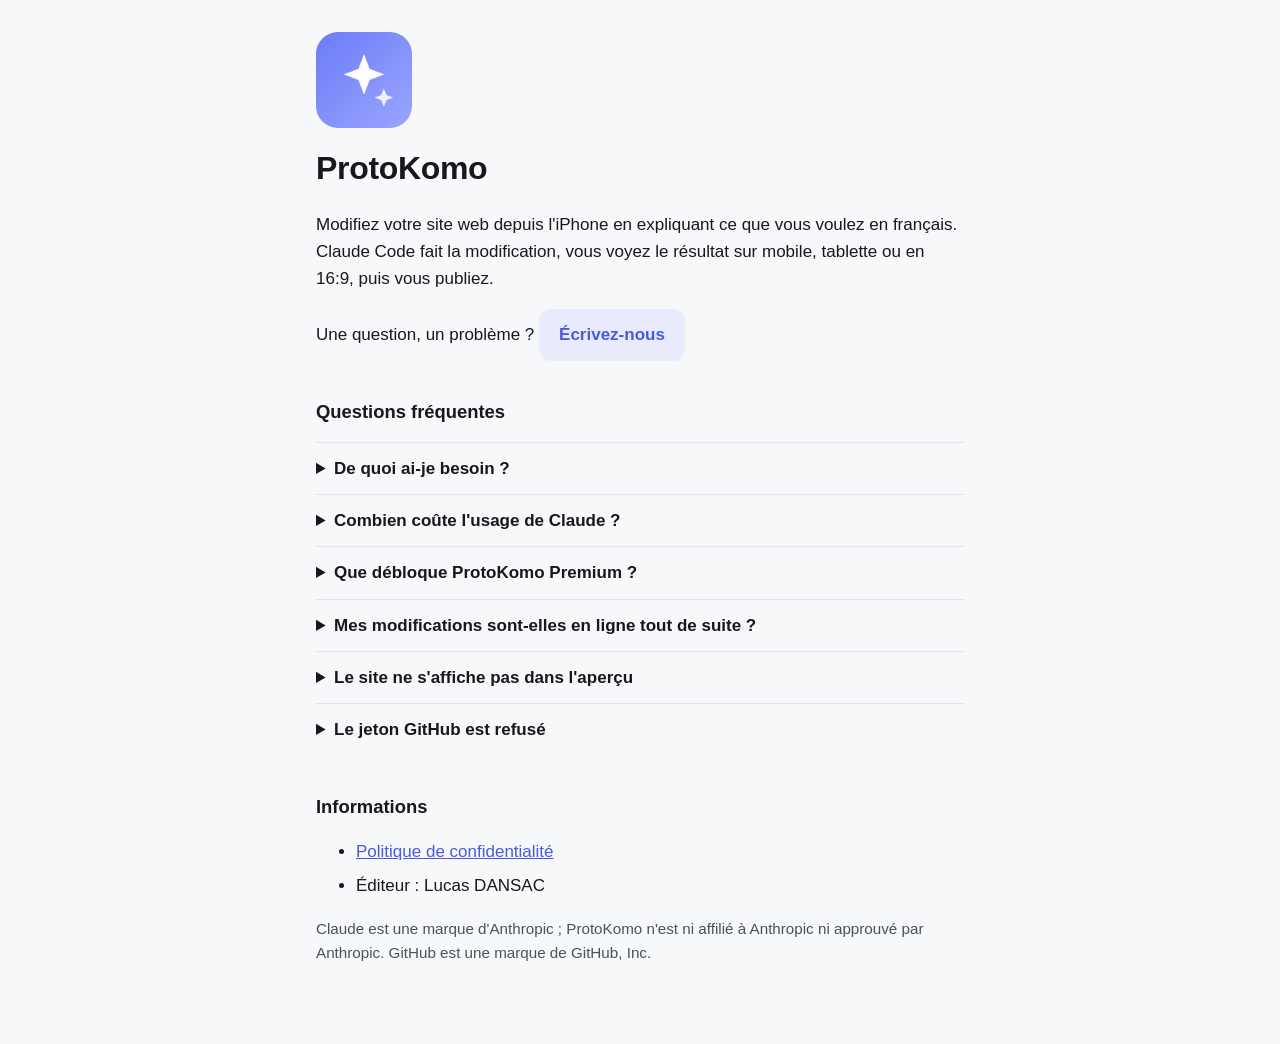
==== index.html @ 4fbe7926 "Assistance et confidentialité de ProtoKomo pour iPhone Co-Authored-By: Claude Opus 5.5 <noreply@anth" ====
<!doctype html>
<html lang="fr">
<head>
<meta charset="utf-8">
<meta name="viewport" content="width=device-width, initial-scale=1">
<title>ProtoKomo – Assistance</title>
<meta name="description" content="ProtoKomo pour iPhone : modifiez votre site web avec Claude, en français, sans ordinateur allumé.">
<link rel="stylesheet" href="style.css">
</head>
<body>
<main>
<img class="logo" src="logo.png" alt="Icône de ProtoKomo">
<h1>ProtoKomo</h1>
<p>Modifiez votre site web depuis l'iPhone en expliquant ce que vous voulez en français. Claude Code fait la modification, vous voyez le résultat sur mobile, tablette ou en 16:9, puis vous publiez.</p>
<p>Une question, un problème ? <a class="button" href="https://github.com/Komorebideuxiemedunom/protokomo-app/issues/new">Écrivez-nous</a></p>

<h2>Questions fréquentes</h2>
<details><summary>De quoi ai-je besoin ?</summary>
<p>D'un site dont le code est sur GitHub, d'un jeton d'accès GitHub, et d'une clé API Claude créée sur <a href="https://console.anthropic.com/settings/keys">console.anthropic.com</a> (avec du crédit). L'app vous guide pas à pas. La démonstration intégrée se passe de tout cela.</p></details>
<details><summary>Combien coûte l'usage de Claude ?</summary>
<p>Claude est facturé directement par Anthropic sur votre compte, au réel : le texte traité par le modèle et le temps de travail dans l'espace hébergé. L'app affiche le coût de chaque session et applique un plafond réglable (3 $ par défaut). ProtoKomo ne prend aucune commission.</p></details>
<details><summary>Que débloque ProtoKomo Premium ?</summary>
<p>Les demandes à Claude depuis l'iPhone. Un seul achat, à vie, sans abonnement. Parcourir vos sites, l'aperçu et la démonstration sont gratuits. Pour retrouver votre achat sur un nouvel iPhone : Réglages → « Restaurer un achat ».</p></details>
<details><summary>Mes modifications sont-elles en ligne tout de suite ?</summary>
<p>Non. Chaque demande est enregistrée dans un brouillon (la branche « protokomo-brouillon » de votre dépôt). Rien ne change sur votre site avant « Publier ». Une modification se défait avec « Annuler la dernière modification ».</p></details>
<details><summary>Le site ne s'affiche pas dans l'aperçu</summary>
<p>Les sites qui se construisent (Vite, Astro, Next…) sont préparés par Claude : touchez « Demander l'aperçu à Claude ». Un site qui a besoin d'un serveur (base de données, PHP) ne peut pas s'afficher en entier.</p></details>
<details><summary>Le jeton GitHub est refusé</summary>
<p>Créez un jeton « fine-grained » avec l'accès à vos sites et la permission « Contents » en lecture et écriture, puis collez-le dans Réglages → GitHub.</p></details>

<h2>Informations</h2>
<ul>
<li><a href="confidentialite.html">Politique de confidentialité</a></li>
<li>Éditeur : Lucas DANSAC</li>
</ul>
<p class="meta">Claude est une marque d'Anthropic ; ProtoKomo n'est ni affilié à Anthropic ni approuvé par Anthropic. GitHub est une marque de GitHub, Inc.</p>
</main>
</body>
</html>
---- style.css ----
:root { --bg: #f7f8fa; --fg: #16181d; --muted: #4b515c; --accent: #4a5ae0; --soft: #e9ebfc; --border: #e3e5ea; }
@media (prefers-color-scheme: dark) { :root { --bg: #0f1115; --fg: #e7e9ed; --muted: #aab0bb; --accent: #8d99ff; --soft: #1d2140; --border: #23272e; } }
* { box-sizing: border-box; }
body { margin: 0; background: var(--bg); color: var(--fg); font: 17px/1.6 -apple-system, BlinkMacSystemFont, "Segoe UI", sans-serif; }
main { max-width: 680px; margin: 0 auto; padding: 32px 16px 64px; }
h1 { font-size: 2rem; margin: 0.2em 0; letter-spacing: -0.01em; }
h2 { font-size: 1.15rem; margin-top: 2em; }
.meta, .back { color: var(--muted); font-size: 0.95rem; }
a { color: var(--accent); }
li { margin: 0.4em 0; }
.logo { width: 96px; height: 96px; border-radius: 22px; }
.button { display: inline-block; background: var(--soft); color: var(--accent); padding: 12px 20px; border-radius: 12px; text-decoration: none; font-weight: 600; }
details { border-top: 1px solid var(--border); padding: 12px 0; }
summary { cursor: pointer; font-weight: 600; }
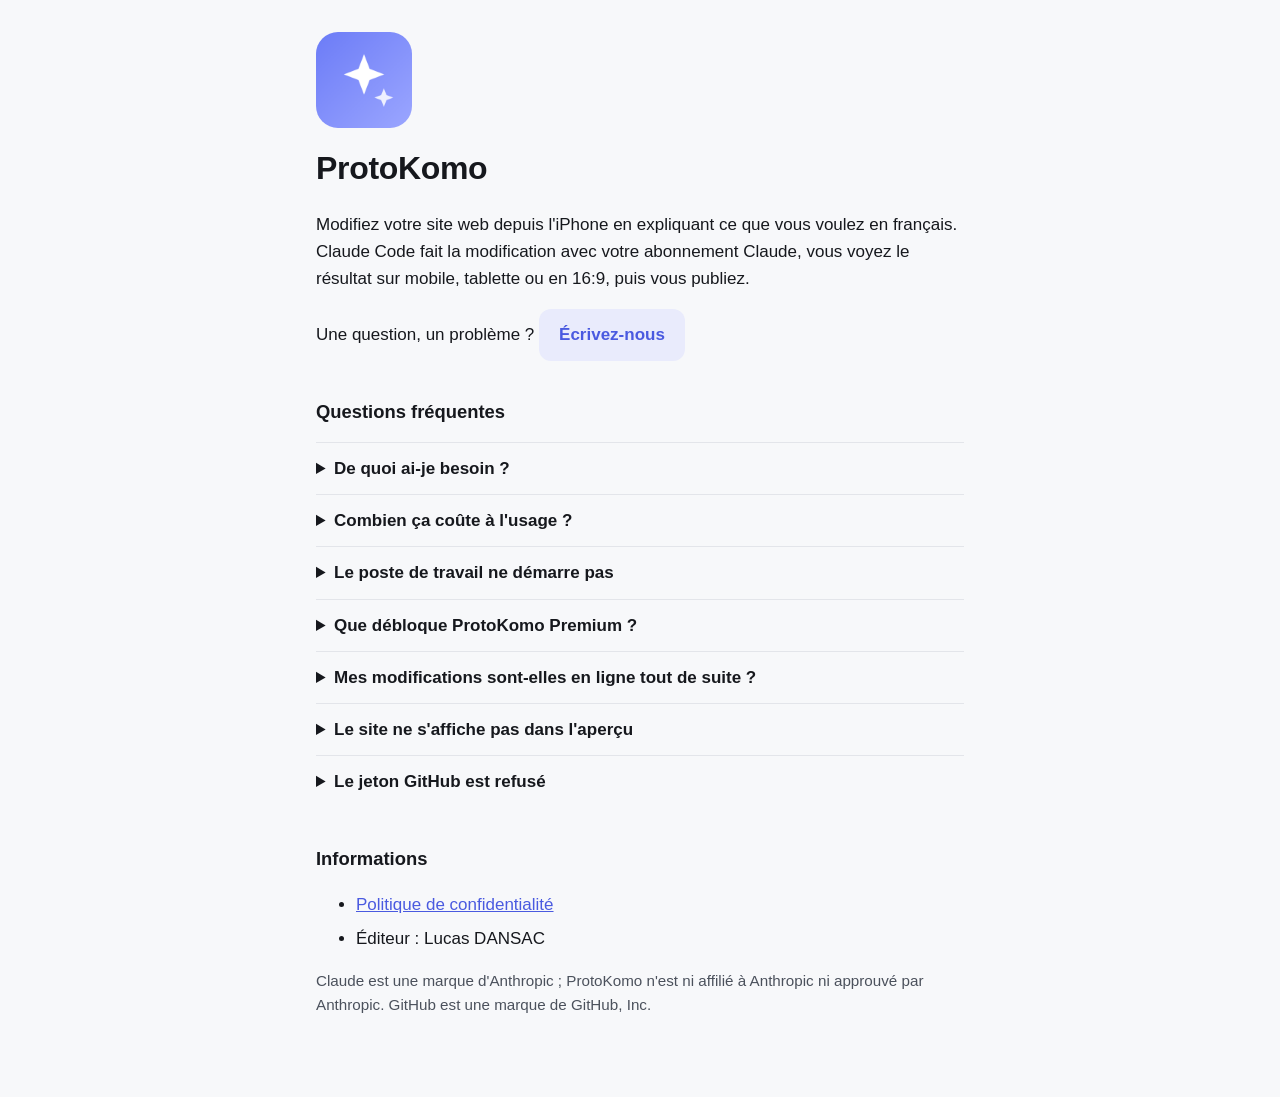
==== commit 1e575c52: "Poste de travail : abonnement Claude, plus de clé API Co-Authored-By: Claude Opus 5.5 <noreply@anthr" ====
--- a/index.html
+++ b/index.html
@@ -11,14 +11,16 @@
 <main>
 <img class="logo" src="logo.png" alt="Icône de ProtoKomo">
 <h1>ProtoKomo</h1>
-<p>Modifiez votre site web depuis l'iPhone en expliquant ce que vous voulez en français. Claude Code fait la modification, vous voyez le résultat sur mobile, tablette ou en 16:9, puis vous publiez.</p>
+<p>Modifiez votre site web depuis l'iPhone en expliquant ce que vous voulez en français. Claude Code fait la modification avec votre abonnement Claude, vous voyez le résultat sur mobile, tablette ou en 16:9, puis vous publiez.</p>
 <p>Une question, un problème ? <a class="button" href="https://github.com/Komorebideuxiemedunom/protokomo-app/issues/new">Écrivez-nous</a></p>
 
 <h2>Questions fréquentes</h2>
 <details><summary>De quoi ai-je besoin ?</summary>
-<p>D'un site dont le code est sur GitHub, d'un jeton d'accès GitHub, et d'une clé API Claude créée sur <a href="https://console.anthropic.com/settings/keys">console.anthropic.com</a> (avec du crédit). L'app vous guide pas à pas. La démonstration intégrée se passe de tout cela.</p></details>
-<details><summary>Combien coûte l'usage de Claude ?</summary>
-<p>Claude est facturé directement par Anthropic sur votre compte, au réel : le texte traité par le modèle et le temps de travail dans l'espace hébergé. L'app affiche le coût de chaque session et applique un plafond réglable (3 $ par défaut). ProtoKomo ne prend aucune commission.</p></details>
+<p>D'un abonnement Claude (Pro ou Max) et d'un site dont le code est sur GitHub. Pas de clé API. L'app vous guide : jeton GitHub, installation de votre poste de travail (un dépôt privé où Claude Code tourne pour vous), puis connexion de votre abonnement Claude, une fois par an. La démonstration intégrée se passe de tout cela.</p></details>
+<details><summary>Combien ça coûte à l'usage ?</summary>
+<p>Rien de plus : chaque demande compte dans les limites de votre abonnement Claude, et le poste utilise les minutes GitHub Actions incluses dans votre compte GitHub (2 000 par mois sur un compte gratuit). Annuler, publier et voir l'aperçu ne consomment pas votre abonnement.</p></details>
+<details><summary>Le poste de travail ne démarre pas</summary>
+<p>Si GitHub indique un problème de facturation ou de limite de dépense, vos minutes gratuites de GitHub Actions sont épuisées ou un paiement a échoué : voyez « Billing and plans » dans les réglages de votre compte GitHub.</p></details>
 <details><summary>Que débloque ProtoKomo Premium ?</summary>
 <p>Les demandes à Claude depuis l'iPhone. Un seul achat, à vie, sans abonnement. Parcourir vos sites, l'aperçu et la démonstration sont gratuits. Pour retrouver votre achat sur un nouvel iPhone : Réglages → « Restaurer un achat ».</p></details>
 <details><summary>Mes modifications sont-elles en ligne tout de suite ?</summary>
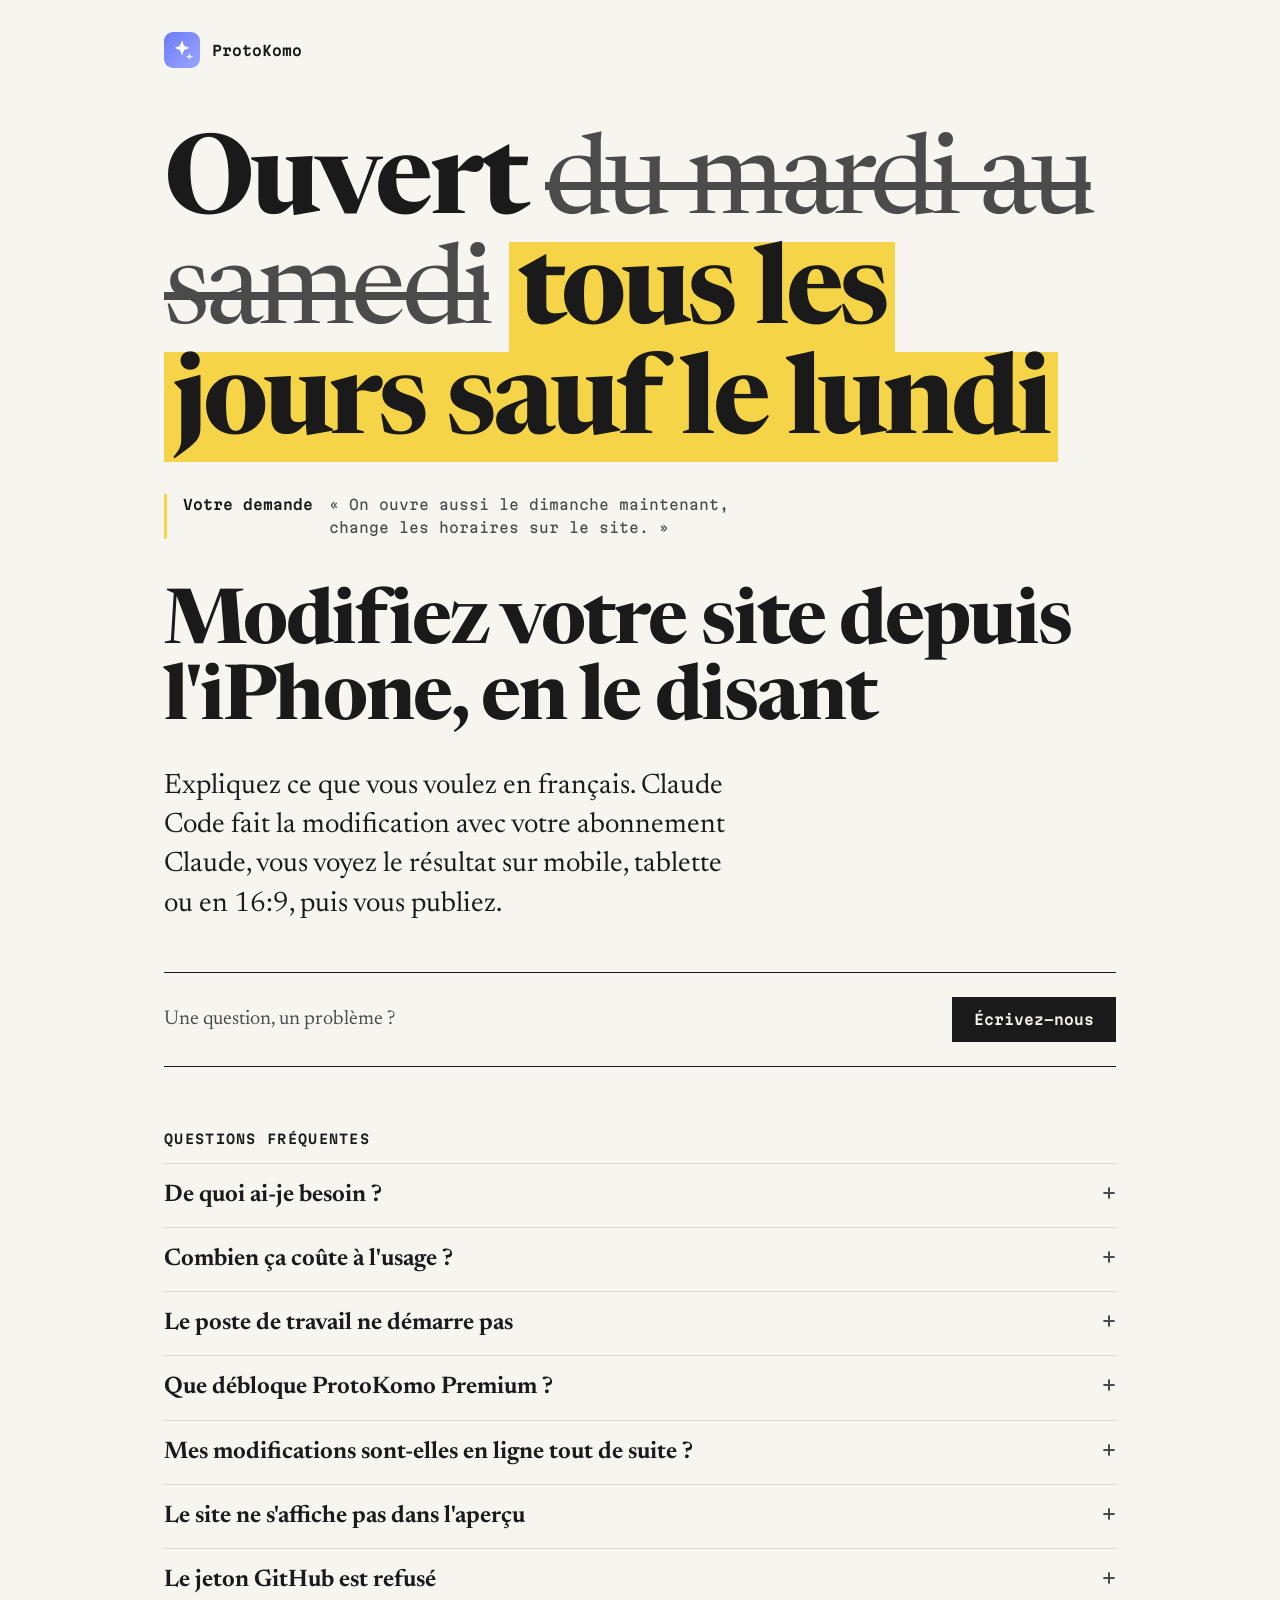
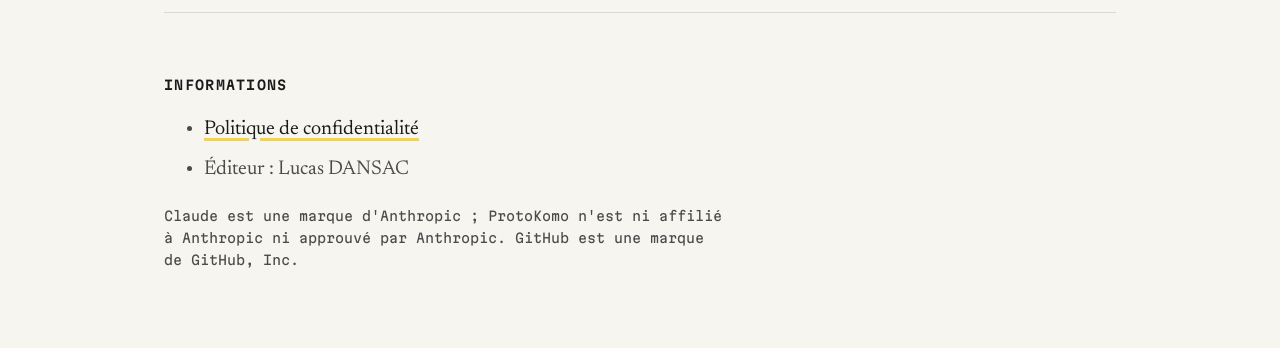
==== commit 74e75827: "Site : nouvelle identité (Newsreader et Martian Mono, une correction surlignée en signature, plus de" ====
--- a/index.html
+++ b/index.html
@@ -3,16 +3,19 @@
 <head>
 <meta charset="utf-8">
 <meta name="viewport" content="width=device-width, initial-scale=1">
-<title>ProtoKomo – Assistance</title>
+<title>ProtoKomo : assistance</title>
 <meta name="description" content="ProtoKomo pour iPhone : modifiez votre site web avec Claude, en français, sans ordinateur allumé.">
+<link rel="preload" href="fonts/newsreader.woff2" as="font" type="font/woff2" crossorigin>
 <link rel="stylesheet" href="style.css">
 </head>
 <body>
 <main>
-<img class="logo" src="logo.png" alt="Icône de ProtoKomo">
-<h1>ProtoKomo</h1>
-<p>Modifiez votre site web depuis l'iPhone en expliquant ce que vous voulez en français. Claude Code fait la modification avec votre abonnement Claude, vous voyez le résultat sur mobile, tablette ou en 16:9, puis vous publiez.</p>
-<p>Une question, un problème ? <a class="button" href="https://github.com/Komorebideuxiemedunom/protokomo-app/issues/new">Écrivez-nous</a></p>
+<a class="marque" href="index.html"><img src="logo.png" alt="">ProtoKomo</a>
+<p class="correction" aria-label="Exemple : Ouvert du mardi au samedi devient Ouvert tous les jours sauf le lundi">Ouvert <del>du mardi au samedi</del> <ins>tous les jours sauf le lundi</ins></p>
+<p class="demande"><b>Votre demande</b>« On ouvre aussi le dimanche maintenant, change les horaires sur le site. »</p>
+<h1>Modifiez votre site depuis l'iPhone, en le disant</h1>
+<p class="chapeau">Expliquez ce que vous voulez en français. Claude Code fait la modification avec votre abonnement Claude, vous voyez le résultat sur mobile, tablette ou en 16:9, puis vous publiez.</p>
+<div class="aide"><p>Une question, un problème ?</p><a class="button" href="https://github.com/Komorebideuxiemedunom/protokomo-app/issues/new">Écrivez-nous</a></div>
 
 <h2>Questions fréquentes</h2>
 <details><summary>De quoi ai-je besoin ?</summary>
@@ -22,13 +25,13 @@
 <details><summary>Le poste de travail ne démarre pas</summary>
 <p>Si GitHub indique un problème de facturation ou de limite de dépense, vos minutes gratuites de GitHub Actions sont épuisées ou un paiement a échoué : voyez « Billing and plans » dans les réglages de votre compte GitHub.</p></details>
 <details><summary>Que débloque ProtoKomo Premium ?</summary>
-<p>Les demandes à Claude depuis l'iPhone. Un seul achat, à vie, sans abonnement. Parcourir vos sites, l'aperçu et la démonstration sont gratuits. Pour retrouver votre achat sur un nouvel iPhone : Réglages → « Restaurer un achat ».</p></details>
+<p>Les demandes à Claude depuis l'iPhone. Un seul achat, à vie, sans abonnement. Parcourir vos sites, l'aperçu et la démonstration sont gratuits. Pour retrouver votre achat sur un nouvel iPhone : Réglages › « Restaurer un achat ».</p></details>
 <details><summary>Mes modifications sont-elles en ligne tout de suite ?</summary>
 <p>Non. Chaque demande est enregistrée dans un brouillon (la branche « protokomo-brouillon » de votre dépôt). Rien ne change sur votre site avant « Publier ». Une modification se défait avec « Annuler la dernière modification ».</p></details>
 <details><summary>Le site ne s'affiche pas dans l'aperçu</summary>
 <p>Les sites qui se construisent (Vite, Astro, Next…) sont préparés par Claude : touchez « Demander l'aperçu à Claude ». Un site qui a besoin d'un serveur (base de données, PHP) ne peut pas s'afficher en entier.</p></details>
 <details><summary>Le jeton GitHub est refusé</summary>
-<p>Créez un jeton « fine-grained » avec l'accès à vos sites et la permission « Contents » en lecture et écriture, puis collez-le dans Réglages → GitHub.</p></details>
+<p>Créez un jeton « fine-grained » avec l'accès à vos sites et la permission « Contents » en lecture et écriture, puis collez-le dans Réglages › GitHub.</p></details>
 
 <h2>Informations</h2>
 <ul>
--- a/style.css
+++ b/style.css
@@ -1,14 +1,43 @@
-:root { --bg: #f7f8fa; --fg: #16181d; --muted: #4b515c; --accent: #4a5ae0; --soft: #e9ebfc; --border: #e3e5ea; }
-@media (prefers-color-scheme: dark) { :root { --bg: #0f1115; --fg: #e7e9ed; --muted: #aab0bb; --accent: #8d99ff; --soft: #1d2140; --border: #23272e; } }
-* { box-sizing: border-box; }
-body { margin: 0; background: var(--bg); color: var(--fg); font: 17px/1.6 -apple-system, BlinkMacSystemFont, "Segoe UI", sans-serif; }
-main { max-width: 680px; margin: 0 auto; padding: 32px 16px 64px; }
-h1 { font-size: 2rem; margin: 0.2em 0; letter-spacing: -0.01em; }
-h2 { font-size: 1.15rem; margin-top: 2em; }
-.meta, .back { color: var(--muted); font-size: 0.95rem; }
-a { color: var(--accent); }
-li { margin: 0.4em 0; }
-.logo { width: 96px; height: 96px; border-radius: 22px; }
-.button { display: inline-block; background: var(--soft); color: var(--accent); padding: 12px 20px; border-radius: 12px; text-decoration: none; font-weight: 600; }
-details { border-top: 1px solid var(--border); padding: 12px 0; }
-summary { cursor: pointer; font-weight: 600; }
+/* ProtoKomo : une page qu'on corrige. Newsreader pour le texte, Martian Mono pour les annotations, un surligneur jaune. Échelle de 8 px. */
+@font-face{font-family:"Newsreader";src:url(fonts/newsreader.woff2) format("woff2");font-weight:200 800;font-display:swap}
+@font-face{font-family:"Martian Mono";src:url(fonts/martian-mono.woff2) format("woff2");font-weight:100 800;font-display:swap}
+:root{--bg:#F7F5F0;--fg:#1A1A1A;--muted:#4B4B4B;--surligne:#F5D547;--trait:#DDD9CF;
+  --s1:8px;--s2:16px;--s3:24px;--s4:32px;--s6:48px;--s8:64px}
+@media (prefers-color-scheme:dark){:root{--bg:#141414;--fg:#F0EEE8;--muted:#B8B5AD;--trait:#2D2D2D}}
+*{box-sizing:border-box}html{background:var(--bg)}
+body{margin:0;color:var(--fg);font:400 20px/1.6 "Newsreader",Georgia,serif;font-optical-sizing:auto}
+main{max-width:1000px;margin:0 auto;padding:var(--s4) var(--s3) var(--s8)}
+a{color:var(--fg);text-decoration-color:var(--surligne);text-decoration-thickness:3px;text-underline-offset:4px}
+a:hover,a:focus-visible{background:var(--surligne);color:#1A1A1A;text-decoration:none}
+:focus-visible{outline:2px solid var(--fg);outline-offset:3px}
+p,li{color:var(--muted);max-width:62ch}strong{color:var(--fg);font-weight:650}
+.marque{display:inline-flex;align-items:center;gap:12px;color:var(--fg);text-decoration:none;font:600 14px "Martian Mono",monospace;margin-bottom:var(--s8)}
+.marque:hover{background:none;color:var(--fg)}
+.marque img{width:36px;height:36px;border-radius:9px}
+.meta,.back{color:var(--muted);font:400 13px/1.7 "Martian Mono",monospace}
+h1{font-weight:700;font-size:clamp(40px,6vw,76px);line-height:1;letter-spacing:-.025em;margin:0 0 var(--s3);max-width:18ch}
+h2{font:600 13px "Martian Mono",monospace;text-transform:uppercase;letter-spacing:.1em;color:var(--fg);margin:var(--s8) 0 var(--s2)}
+li{margin:var(--s1) 0}
+.chapeau{font-size:clamp(22px,2.4vw,28px);line-height:1.4;color:var(--fg);max-width:36ch}
+
+/* La correction : la signature de ProtoKomo */
+.correction{font-weight:700;font-size:clamp(48px,8.6vw,112px);line-height:1;letter-spacing:-.035em;margin:0 0 var(--s4);max-width:none;color:var(--fg)}
+.correction del{color:var(--muted);text-decoration-thickness:.07em;font-weight:400}
+.correction ins{text-decoration:none;background:var(--surligne);color:#1A1A1A;padding:0 .08em;box-decoration-break:clone;-webkit-box-decoration-break:clone}
+.demande{display:flex;gap:var(--s2);align-items:baseline;font:400 14px/1.6 "Martian Mono",monospace;color:var(--muted);border-left:3px solid var(--surligne);padding-left:var(--s2);margin:0 0 var(--s6);max-width:60ch}
+.demande b{color:var(--fg);font-weight:600;white-space:nowrap}
+
+.button{display:inline-block;background:var(--fg);color:var(--bg);padding:14px 22px;text-decoration:none;font:600 14px "Martian Mono",monospace}
+.button:hover,.button:focus-visible{background:var(--surligne);color:#1A1A1A}
+.aide{display:flex;flex-wrap:wrap;justify-content:space-between;align-items:center;gap:var(--s3);border-top:1px solid var(--fg);border-bottom:1px solid var(--fg);padding:var(--s3) 0;margin:var(--s6) 0}
+.aide p{margin:0}
+details{border-top:1px solid var(--trait);padding:var(--s2) 0}
+details:last-of-type{border-bottom:1px solid var(--trait)}
+summary{cursor:pointer;font-weight:650;font-size:24px;line-height:1.3;list-style:none;display:flex;justify-content:space-between;gap:var(--s3)}
+summary::-webkit-details-marker{display:none}
+summary::after{content:"+";font:400 20px "Martian Mono",monospace;color:var(--muted)}
+details[open] summary::after{content:"–"}
+summary:hover{text-decoration:underline;text-decoration-color:var(--surligne);text-decoration-thickness:3px;text-underline-offset:5px}
+details p{margin:var(--s1) 0 var(--s1)}
+@media (max-width:720px){main{padding:var(--s3) var(--s2) var(--s6)}.marque{margin-bottom:var(--s6)}summary{font-size:21px}.demande{flex-direction:column;gap:4px}}
+@media (prefers-reduced-motion:reduce){*{transition:none!important}}
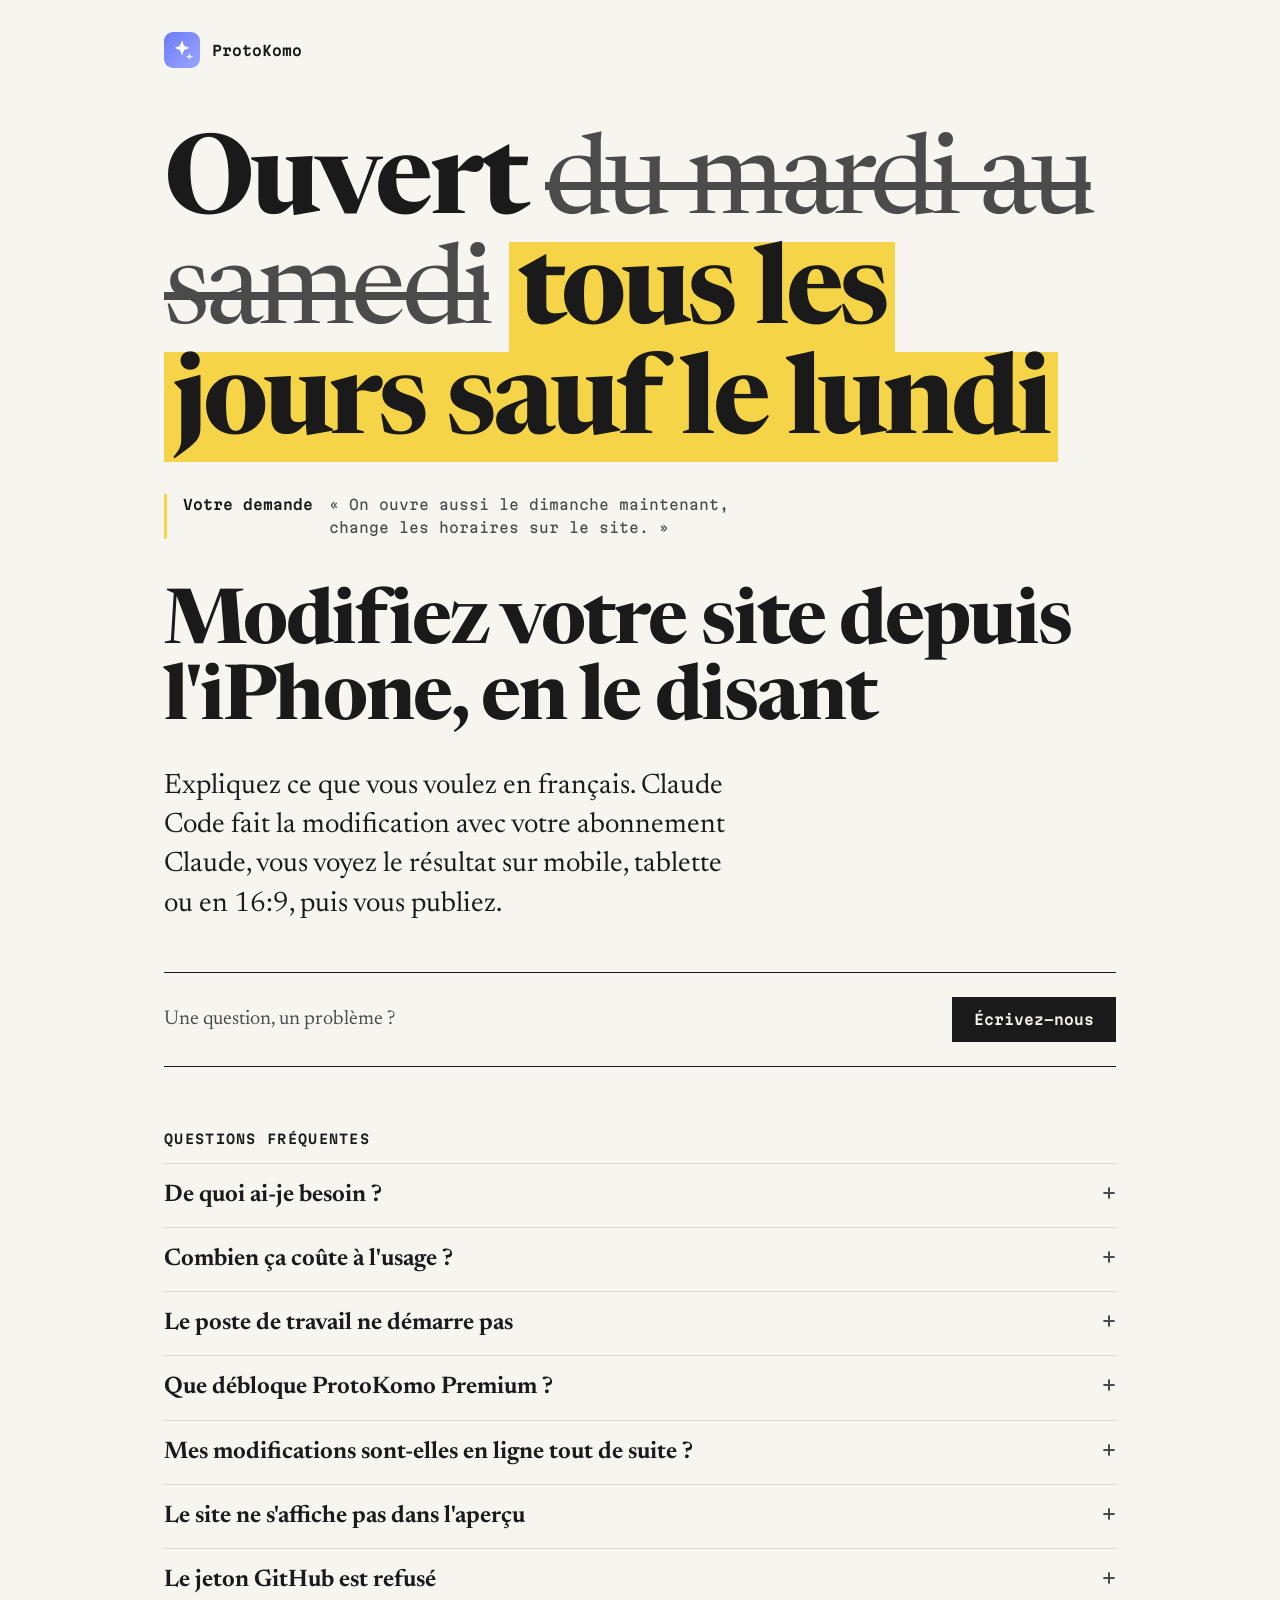
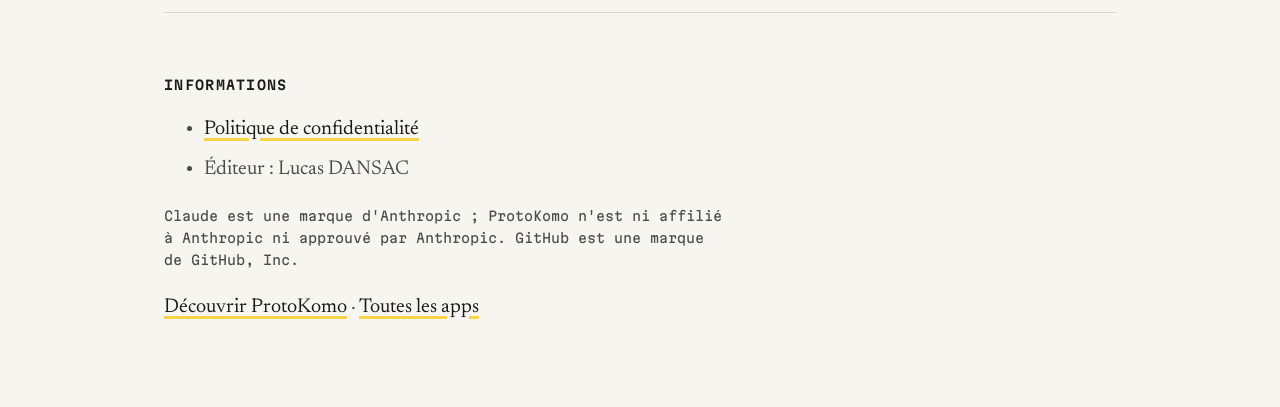
==== commit 6b8f2e4a: "Lien vers la présentation de l'app et le site des apps Co-Authored-By: Claude Opus 5.5 <noreply@anth" ====
--- a/index.html
+++ b/index.html
@@ -39,6 +39,7 @@
 <li>Éditeur : Lucas DANSAC</li>
 </ul>
 <p class="meta">Claude est une marque d'Anthropic ; ProtoKomo n'est ni affilié à Anthropic ni approuvé par Anthropic. GitHub est une marque de GitHub, Inc.</p>
+<p class="site-link"><a href="/protokomo/">Découvrir ProtoKomo</a> · <a href="/">Toutes les apps</a></p>
 </main>
 </body>
 </html>
